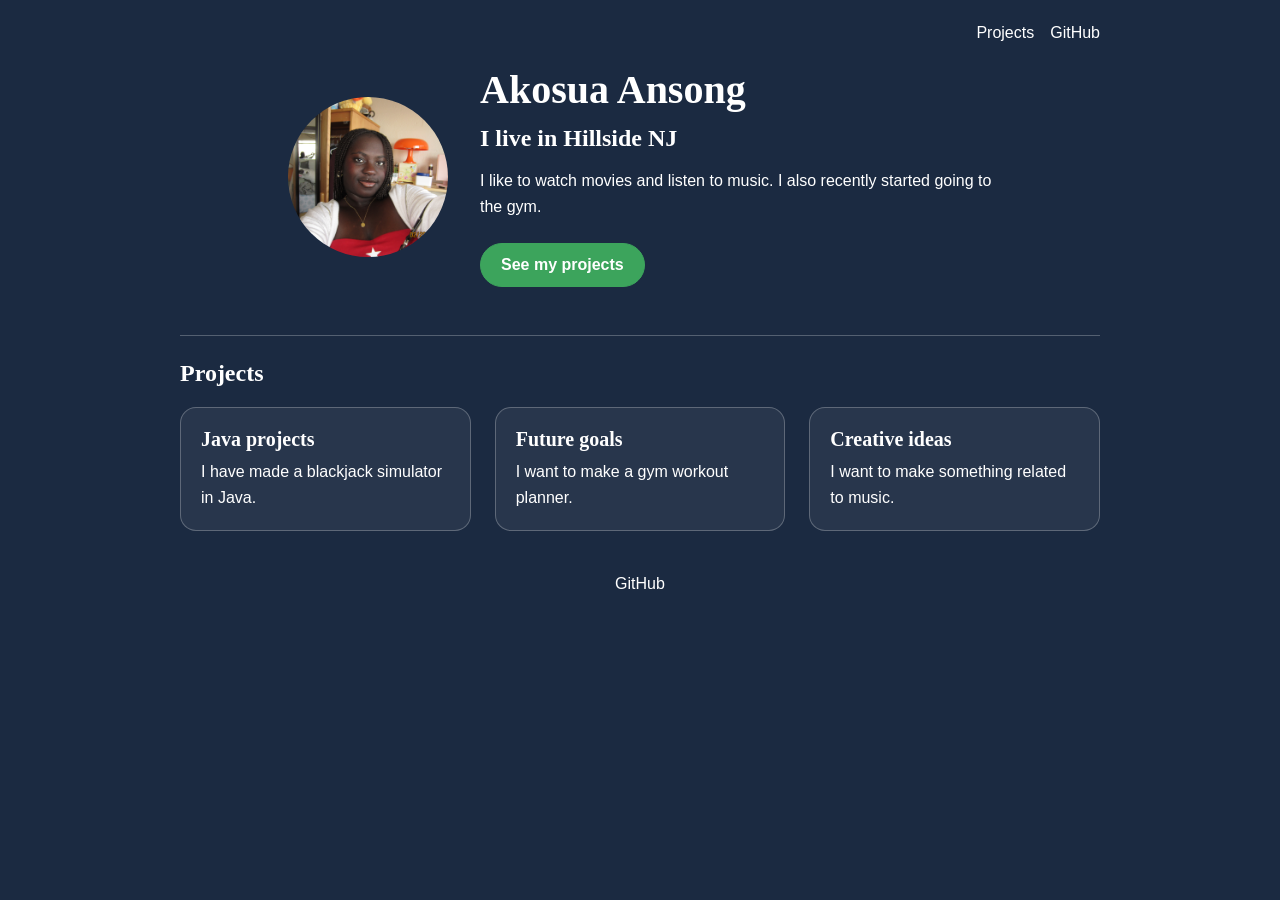
==== labs/lab4/index.html @ cf3dcaa3 "feat: rebuild page with semantic structure and flex layout" ====
<!DOCTYPE html>
<html lang="en">
<head>
    <meta charset="UTF-8">
    <meta name="viewport" content="width=device-width, initial-scale=1.0">
    <title>Akosua Ansong | Portfolio</title>
    <link rel="stylesheet" href="style.css">
</head>
<body>
    <header class="site-header">
        <nav class="top-nav" aria-label="Main navigation">
            <a href="#projects">Projects</a>
            <a href="https://github.com/aansong07" target="_blank" rel="noopener noreferrer">GitHub</a>
        </nav>

        <div class="hero">
            <img src="./assets/avatar.jpg" class="avatar" alt="Portrait of Akosua Ansong">

            <div class="hero-copy">
                <h1>Akosua Ansong</h1>
                <h2>I live in Hillside NJ</h2>
                <p>I like to watch movies and listen to music. I also recently started going to the gym.</p>
                <a href="#projects" class="button">See my projects</a>
            </div>
        </div>
    </header>

    <main>
        <section class="projects-section" aria-labelledby="projects-heading">
            <h2 id="projects-heading">Projects</h2>
            <div class="projects-grid" id="projects">
                <article class="card">
                    <h3>Java projects</h3>
                    <p>I have made a blackjack simulator in Java.</p>
                </article>

                <article class="card">
                    <h3>Future goals</h3>
                    <p>I want to make a gym workout planner.</p>
                </article>

                <article class="card">
                    <h3>Creative ideas</h3>
                    <p>I want to make something related to music.</p>
                </article>
            </div>
        </section>
    </main>

    <footer class="site-footer">
        <p><a href="https://github.com/aansong07" target="_blank" rel="noopener noreferrer">GitHub</a></p>
    </footer>
</body>
</html>
---- labs/lab4/style.css ----
*, *::before, *::after { box-sizing: border-box; }

:root {
    color-scheme: dark;
    --navy-bg: #1b2a41;
    --white: #ffffff;
    --green: #3ca45c;
    --green-dark: #2f8449;
    --panel: rgba(255, 255, 255, 0.06);
    --border: rgba(255, 255, 255, 0.25);
}

html {
    font-size: 100%;
}

body {
    background-color: var(--navy-bg);
    color: var(--white);
    font-family: Arial, sans-serif;
    margin: 0;
    min-height: 100vh;
    overflow-x: hidden;
    padding: 0;
}

img {
    max-width: 100%;
}

a {
    color: var(--white);
}

.site-header,
main,
.site-footer {
    margin: 0 auto;
    max-width: 60rem;
    padding: 1.5rem 1.25rem;
    width: 100%;
}

.top-nav {
    display: flex;
    flex-wrap: wrap;
    gap: 1rem;
    justify-content: flex-end;
    margin-bottom: 1.5rem;
}

.top-nav a,
.site-footer a {
    text-decoration: none;
}

.hero {
    align-items: center;
    display: flex;
    gap: 2rem;
    justify-content: center;
    text-align: left;
}

.avatar {
    border-radius: 50%;
    display: block;
    height: 10rem;
    object-fit: cover;
    width: 10rem;
}

.hero-copy {
    max-width: 32rem;
}

h1,
h2,
h3 {
    font-family: Georgia, serif;
    margin: 0;
}

h1 {
    font-size: 2.5rem;
    margin-bottom: 0.75rem;
}

h2 {
    font-size: 1.5rem;
    margin-bottom: 1rem;
}

h3 {
    font-size: 1.25rem;
    margin-bottom: 0.5rem;
}

p {
    margin: 0;
    line-height: 1.6;
}

.hero-copy p {
    margin-bottom: 1.5rem;
}

.button {
    background-color: var(--green);
    border: 0.0625rem solid var(--green);
    border-radius: 999px;
    color: var(--white);
    display: inline-block;
    font-size: 1rem;
    font-weight: 700;
    padding: 0.75rem 1.25rem;
    text-decoration: none;
    transition: background-color 0.2s ease;
}

.button:hover,
.button:focus {
    background-color: var(--green-dark);
}

.projects-section {
    border-top: 0.0625rem solid var(--border);
    padding-top: 1.5rem;
}

.projects-grid {
    display: flex;
    flex-wrap: wrap;
    gap: 1.5rem;
    margin-top: 1.25rem;
}

.card {
    background-color: var(--panel);
    border: 0.0625rem solid var(--border);
    border-radius: 1rem;
    flex: 1 1 14rem;
    padding: 1.25rem;
}

.site-footer {
    padding-top: 1rem;
    text-align: center;
}

@media (max-width: 767px) {
    .site-header,
    main,
    .site-footer {
        padding-left: 1rem;
        padding-right: 1rem;
    }

    .top-nav {
        justify-content: center;
    }

    .hero {
        align-items: center;
        flex-direction: column;
        text-align: center;
    }

    .projects-grid {
        flex-direction: column;
    }

    .button {
        display: block;
        width: 100%;
    }
}
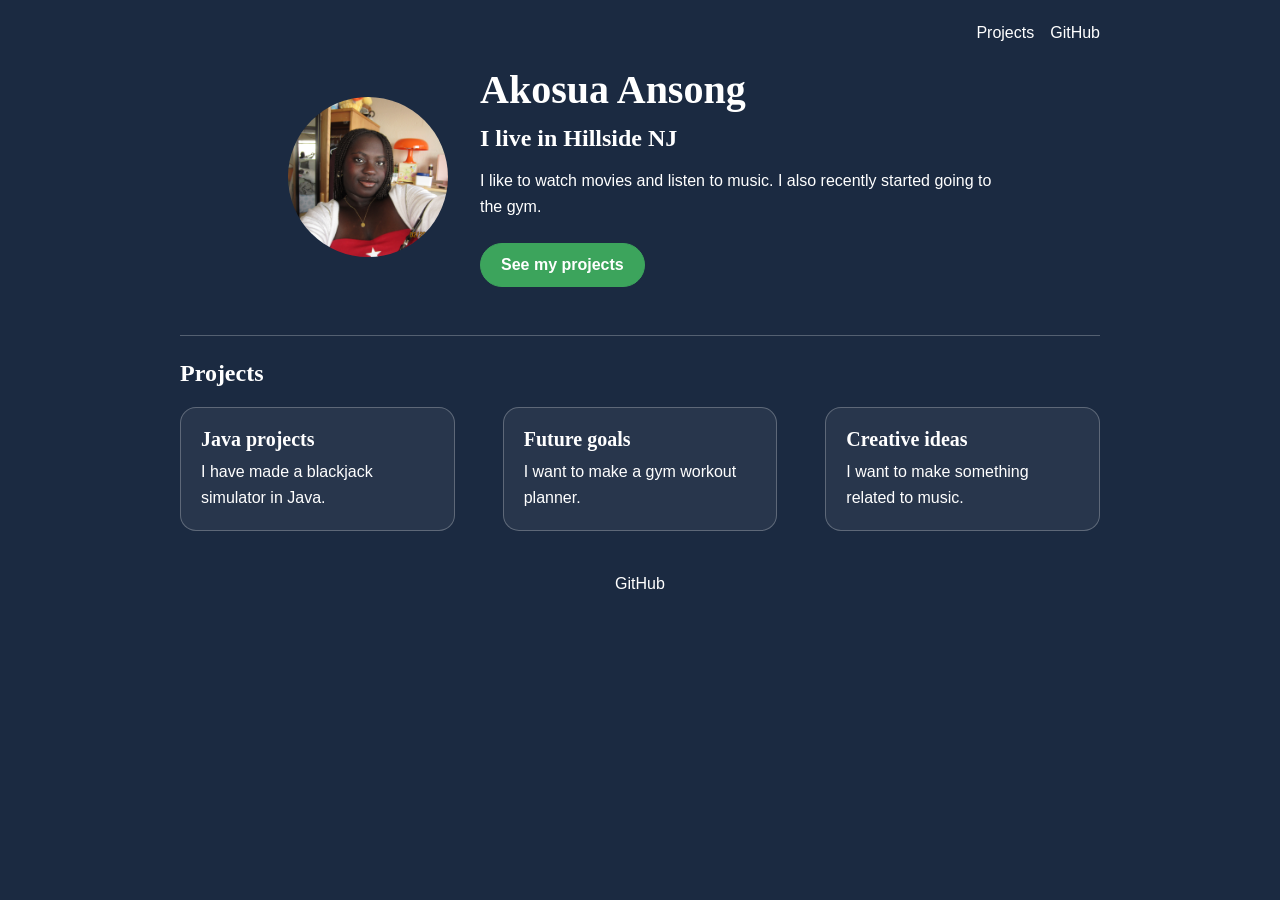
==== commit 0a19abe6: "style: hand-edit the gap and add a featured card" ====
--- a/labs/lab4/index.html
+++ b/labs/lab4/index.html
@@ -39,7 +39,7 @@
                     <p>I want to make a gym workout planner.</p>
                 </article>
 
-                <article class="card">
+                <article class="card featured"><!-- hand edited by AA -->
                     <h3>Creative ideas</h3>
                     <p>I want to make something related to music.</p>
                 </article>
--- a/labs/lab4/style.css
+++ b/labs/lab4/style.css
@@ -131,11 +131,15 @@
 .projects-grid {
     display: flex;
     flex-wrap: wrap;
-    gap: 1.5rem;
+    gap: 3rem; /* hand-edited by AA */
     margin-top: 1.25rem;
 }
 
 .card {
+    /* hand-edited by AA */
+    .featured {
+        background-color: #2fbff7;
+    }
     background-color: var(--panel);
     border: 0.0625rem solid var(--border);
     border-radius: 1rem;
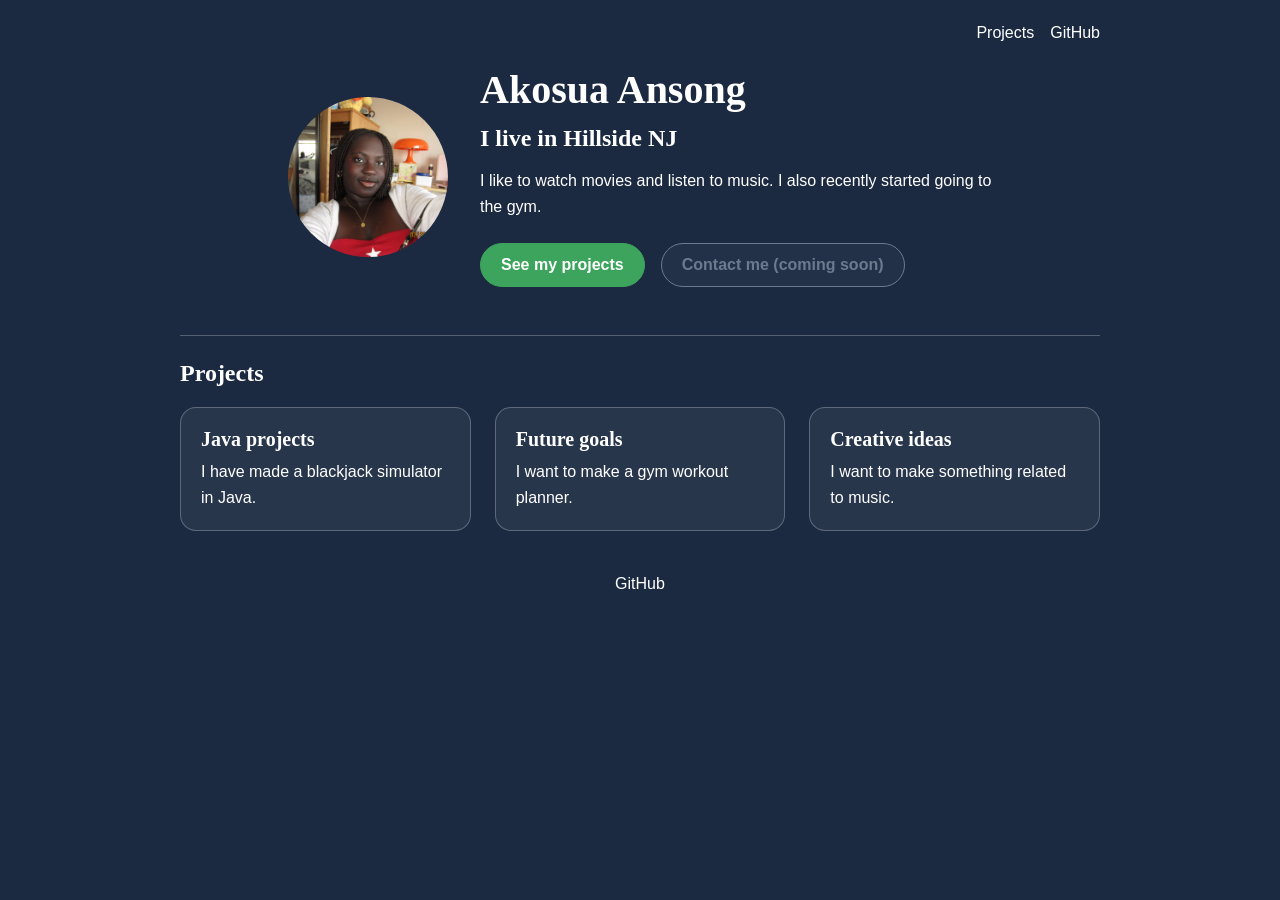
==== commit 7d9d85d8: "feat: add the four interactive button states" ====
--- a/labs/lab4/index.html
+++ b/labs/lab4/index.html
@@ -20,15 +20,19 @@
                 <h1>Akosua Ansong</h1>
                 <h2>I live in Hillside NJ</h2>
                 <p>I like to watch movies and listen to music. I also recently started going to the gym.</p>
-                <a href="#projects" class="button">See my projects</a>
+
+                <div class="button-row">
+                    <a href="#projects" class="button">See my projects</a>
+                    <button type="button" class="secondary-button" disabled>Contact me (coming soon)</button>
+                </div>
             </div>
         </div>
     </header>
 
     <main>
-        <section class="projects-section" aria-labelledby="projects-heading">
+        <section class="projects-section" id="projects" aria-labelledby="projects-heading">
             <h2 id="projects-heading">Projects</h2>
-            <div class="projects-grid" id="projects">
+            <div class="projects-grid">
                 <article class="card">
                     <h3>Java projects</h3>
                     <p>I have made a blackjack simulator in Java.</p>
@@ -39,7 +43,7 @@
                     <p>I want to make a gym workout planner.</p>
                 </article>
 
-                <article class="card featured"><!-- hand edited by AA -->
+                <article class="card">
                     <h3>Creative ideas</h3>
                     <p>I want to make something related to music.</p>
                 </article>
--- a/labs/lab4/style.css
+++ b/labs/lab4/style.css
@@ -6,8 +6,11 @@
     --white: #ffffff;
     --green: #3ca45c;
     --green-dark: #2f8449;
+    --green-light: #46d76b;
+    --muted-gray: #8f9bb0;
     --panel: rgba(255, 255, 255, 0.06);
     --border: rgba(255, 255, 255, 0.25);
+    --shadow: rgba(0, 0, 0, 0.2);
 }
 
 html {
@@ -32,6 +35,10 @@
     color: var(--white);
 }
 
+button {
+    font: inherit;
+}
+
 .site-header,
 main,
 .site-footer {
@@ -105,22 +112,71 @@
     margin-bottom: 1.5rem;
 }
 
-.button {
-    background-color: var(--green);
-    border: 0.0625rem solid var(--green);
+.button-row {
+    display: flex;
+    flex-wrap: wrap;
+    gap: 1rem;
+}
+
+.button,
+.secondary-button {
     border-radius: 999px;
-    color: var(--white);
     display: inline-block;
     font-size: 1rem;
     font-weight: 700;
     padding: 0.75rem 1.25rem;
+    text-align: center;
     text-decoration: none;
-    transition: background-color 0.2s ease;
-}
-
-.button:hover,
-.button:focus {
+    transition: all 0.2s ease;
+}
+
+.button {
+    background-color: var(--green);
+    border: 0.0625rem solid var(--green);
+    color: var(--white);
+}
+
+.button:hover {
+    background-color: var(--green-light);
+    box-shadow: 0 0.25rem 0.75rem var(--shadow);
+    transform: translateY(-0.0625rem);
+}
+
+.button:focus-visible {
+    outline: 0.1875rem solid var(--white);
+    outline-offset: 0.1875rem;
     background-color: var(--green-dark);
+}
+
+.button:active {
+    background-color: #2b7a42;
+    box-shadow: inset 0 0.125rem 0.5rem rgba(0, 0, 0, 0.2);
+    transform: translateY(0);
+}
+
+.button:disabled {
+    cursor: not-allowed;
+    opacity: 0.6;
+}
+
+.secondary-button {
+    background-color: rgba(255, 255, 255, 0.08);
+    border: 0.0625rem solid var(--muted-gray);
+    color: var(--muted-gray);
+    cursor: not-allowed;
+    opacity: 0.7;
+}
+
+.secondary-button:disabled,
+.secondary-button:disabled:hover,
+.secondary-button:disabled:focus-visible,
+.secondary-button:disabled:active {
+    background-color: rgba(255, 255, 255, 0.05);
+    border-color: var(--muted-gray);
+    color: var(--muted-gray);
+    box-shadow: none;
+    transform: none;
+    cursor: not-allowed;
 }
 
 .projects-section {
@@ -131,15 +187,11 @@
 .projects-grid {
     display: flex;
     flex-wrap: wrap;
-    gap: 3rem; /* hand-edited by AA */
+    gap: 1.5rem;
     margin-top: 1.25rem;
 }
 
 .card {
-    /* hand-edited by AA */
-    .featured {
-        background-color: #2fbff7;
-    }
     background-color: var(--panel);
     border: 0.0625rem solid var(--border);
     border-radius: 1rem;
@@ -170,12 +222,16 @@
         text-align: center;
     }
 
+    .button-row {
+        flex-direction: column;
+    }
+
+    .button,
+    .secondary-button {
+        width: 100%;
+    }
+
     .projects-grid {
         flex-direction: column;
     }
-
-    .button {
-        display: block;
-        width: 100%;
-    }
 }
